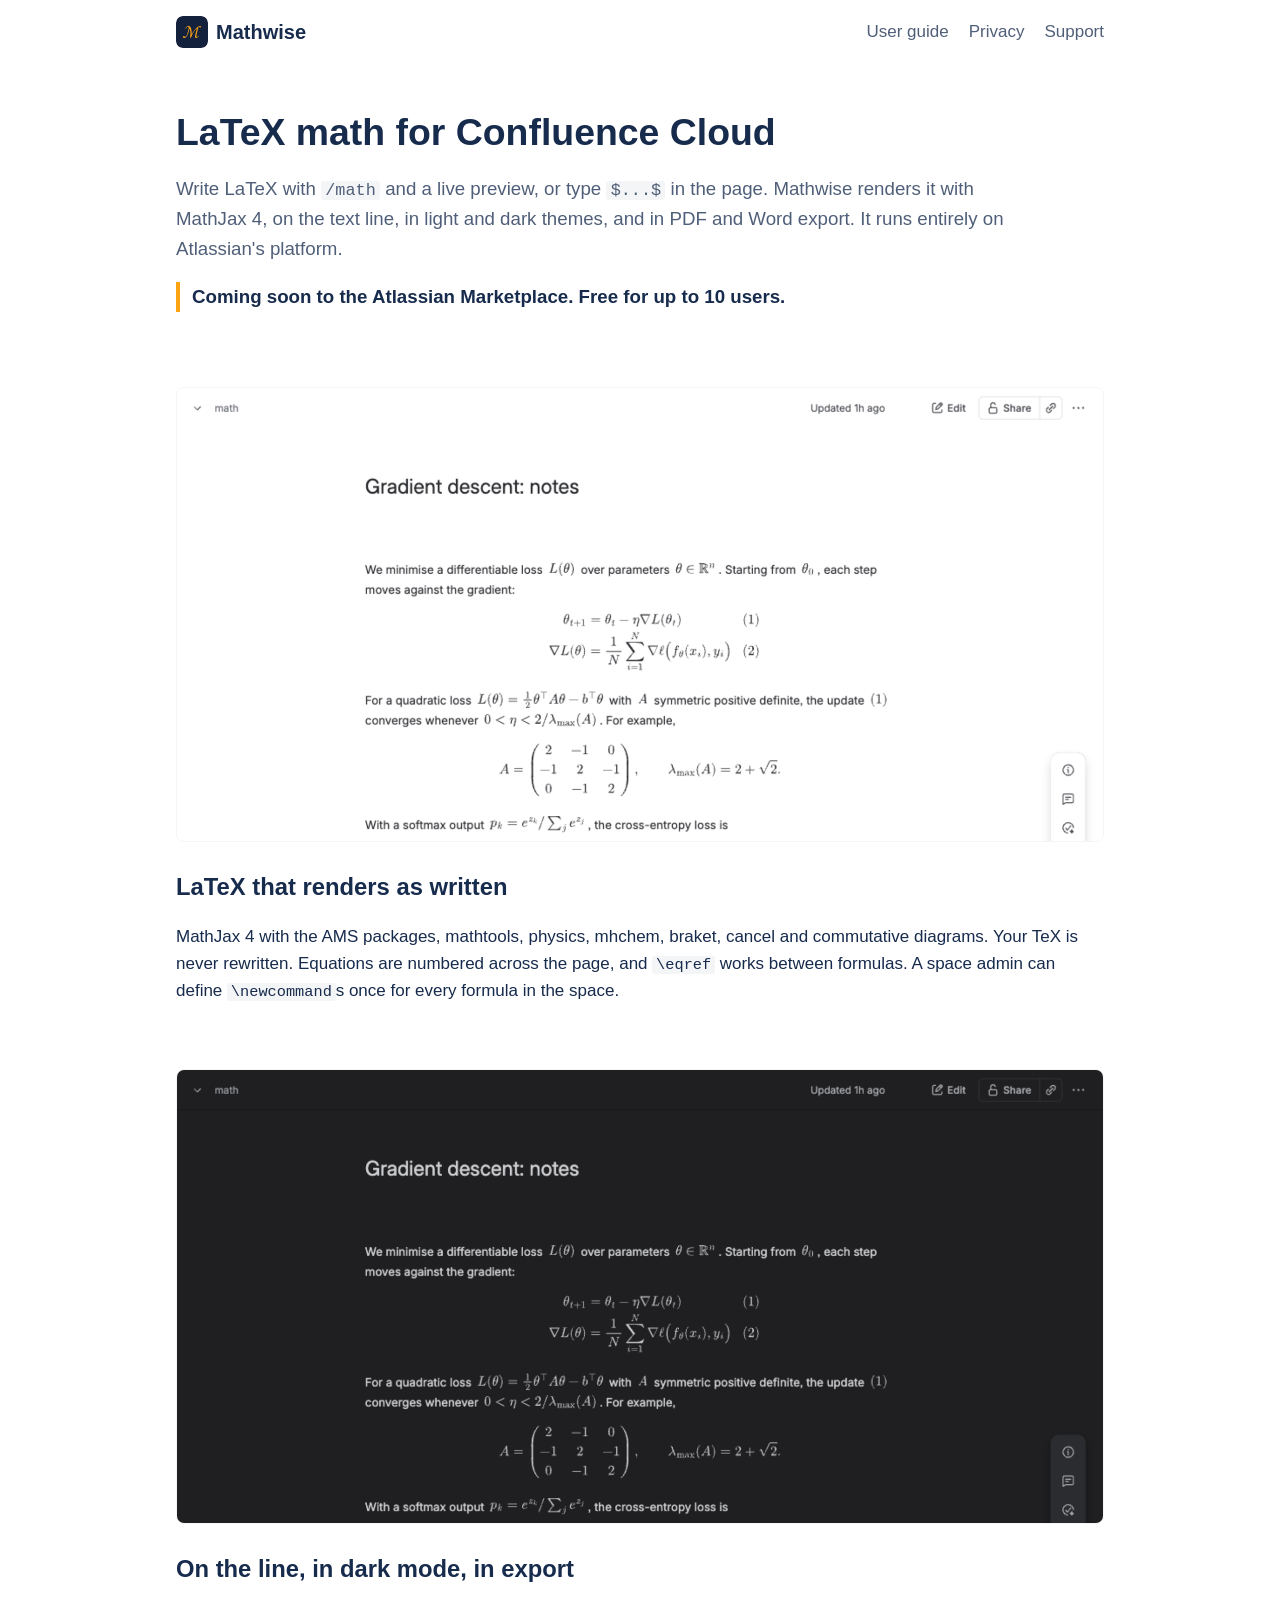
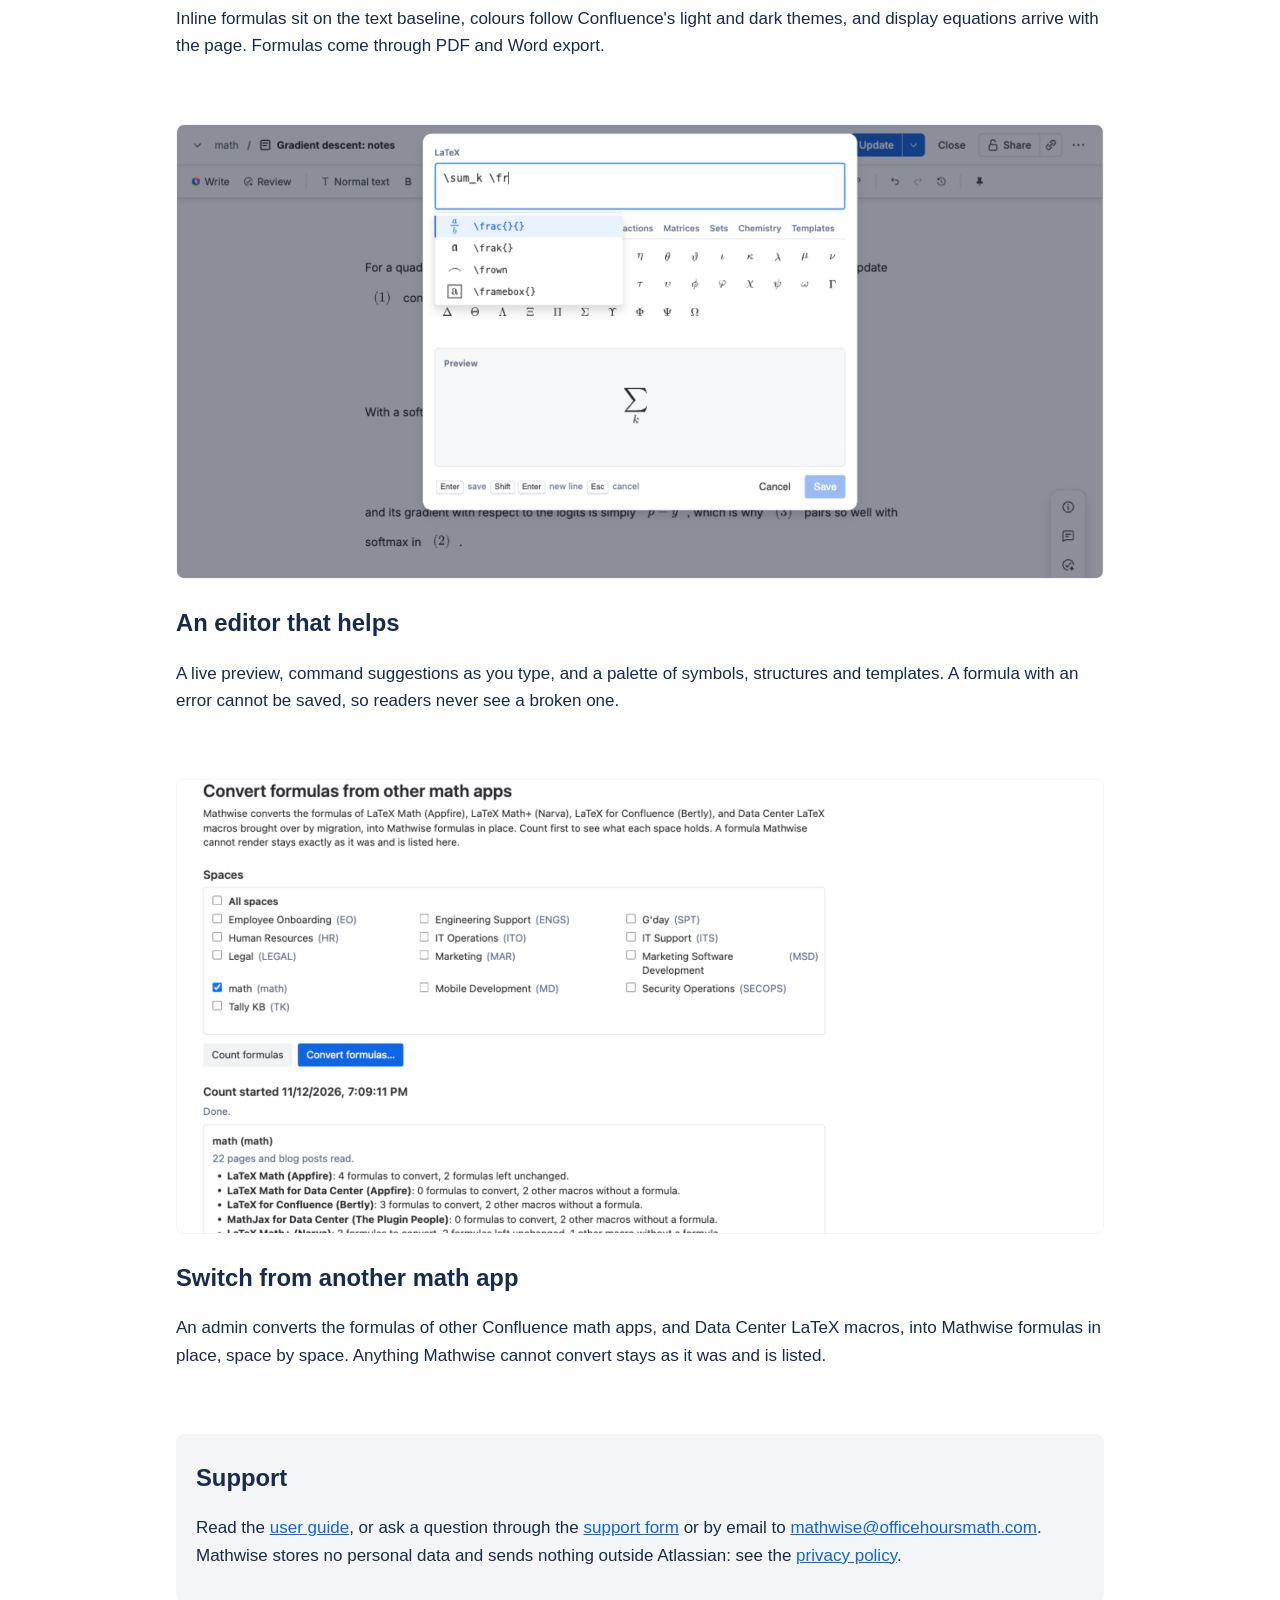
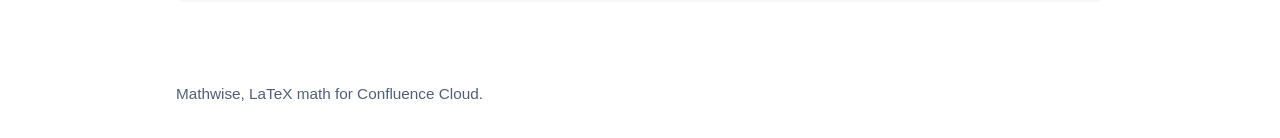
==== index.html @ be7f4a0d "Mathwise support site (built output)" ====
<!doctype html>
<html lang="en">
<head>
<meta charset="utf-8">
<meta name="viewport" content="width=device-width, initial-scale=1">
<title>Mathwise: LaTeX math for Confluence</title>
<link rel="icon" href="logo.svg">
<link rel="stylesheet" href="style.css">
</head>
<body>
<header><a class="brand" href="./"><img src="logo.svg" alt="" width="32" height="32">Mathwise</a>
<nav><a href="guide.html">User guide</a><a href="privacy.html">Privacy</a><a href="./#support">Support</a></nav></header>
<main>
<section class="hero">
<h1>LaTeX math for Confluence Cloud</h1>
<p>Write LaTeX with <code>/math</code> and a live preview, or type <code>$...$</code> in the page.
Mathwise renders it with MathJax 4, on the text line, in light and dark themes, and in PDF and Word
export. It runs entirely on Atlassian's platform.</p>
<p class="cta">Coming soon to the Atlassian Marketplace. Free for up to 10 users.</p>
</section>

<section class="feature">
<img src="images/1-numbered-page.png" alt="A Confluence page with numbered aligned equations, a reference, a matrix and inline formulas" width="1840" height="900">
<div><h2>LaTeX that renders as written</h2>
<p>MathJax 4 with the AMS packages, mathtools, physics, mhchem, braket, cancel and commutative
diagrams. Your TeX is never rewritten. Equations are numbered across the page, and
<code>\eqref</code> works between formulas. A space admin can define <code>\newcommand</code>s once
for every formula in the space.</p></div>
</section>

<section class="feature">
<img src="images/2-dark-mode.png" alt="The same page in Confluence's dark theme" width="1840" height="900">
<div><h2>On the line, in dark mode, in export</h2>
<p>Inline formulas sit on the text baseline, colours follow Confluence's light and dark themes, and
display equations arrive with the page. Formulas come through PDF and Word export.</p></div>
</section>

<section class="feature">
<img src="images/3-editor.png" alt="The formula editor with live preview, command suggestions and the symbol palette" width="1840" height="900">
<div><h2>An editor that helps</h2>
<p>A live preview, command suggestions as you type, and a palette of symbols, structures and
templates. A formula with an error cannot be saved, so readers never see a broken one.</p></div>
</section>

<section class="feature">
<img src="images/4-switch-apps.png" alt="The admin page counting other math apps' formulas before converting them" width="1840" height="900">
<div><h2>Switch from another math app</h2>
<p>An admin converts the formulas of other Confluence math apps, and Data Center LaTeX macros, into
Mathwise formulas in place, space by space. Anything Mathwise cannot convert stays as it was and is
listed.</p></div>
</section>

<section id="support">
<h2>Support</h2>
<p>Read the <a href="guide.html">user guide</a>, or ask a question through the
<a href="https://docs.google.com/forms/d/e/1FAIpQLScxsghUG-rsbtp_pNFQwgHqKJgsjZR7GqnV75JmA72LGzGsww/viewform">support form</a>
or by email to <a href="mailto:mathwise@officehoursmath.com">mathwise@officehoursmath.com</a>. Mathwise stores no
personal data and sends nothing outside Atlassian: see the <a href="privacy.html">privacy policy</a>.</p>
</section>
</main>
<footer>Mathwise, LaTeX math for Confluence Cloud.</footer>
</body>
</html>
---- style.css ----
:root {
  --text: #172b4d; --muted: #505f79; --bg: #ffffff; --panel: #f4f5f7;
  --accent: #fca311; --navy: #14213d; --link: #0c66e4;
}
@media (prefers-color-scheme: dark) {
  :root { --text: #dee4ea; --muted: #9fadbc; --bg: #1d2125; --panel: #22272b; --link: #579dff; }
}
* { box-sizing: border-box; }
body {
  margin: 0; background: var(--bg); color: var(--text);
  font: 17px/1.6 -apple-system, BlinkMacSystemFont, "Segoe UI", Roboto, sans-serif;
}
a { color: var(--link); }
code { font: 0.9em ui-monospace, Menlo, monospace; background: var(--panel); padding: 0 0.25em; border-radius: 3px; }
header, main, footer { max-width: 960px; margin: 0 auto; padding: 0 16px; }
header { display: flex; flex-wrap: wrap; gap: 8px 24px; align-items: center; justify-content: space-between; padding-top: 16px; padding-bottom: 16px; }
.brand { display: flex; gap: 8px; align-items: center; font-weight: 700; font-size: 20px; color: var(--text); text-decoration: none; }
.brand img { border-radius: 6px; }
nav { display: flex; gap: 20px; }
nav a { color: var(--muted); text-decoration: none; }
nav a:hover { color: var(--text); }
h1 { font-size: 2.2em; line-height: 1.2; margin: 0.6em 0 0.4em; }
h2 { font-size: 1.4em; margin: 0.4em 0; }
.hero { padding: 24px 0 8px; }
.hero p { font-size: 1.1em; color: var(--muted); max-width: 46em; }
.hero .cta { font-weight: 600; color: var(--text); border-left: 4px solid var(--accent); padding-left: 12px; }
.feature { display: grid; gap: 16px; margin: 48px 0; }
.feature img { width: 100%; height: auto; border-radius: 8px; border: 1px solid var(--panel); }
#support { margin: 48px 0; padding: 16px 20px; background: var(--panel); border-radius: 8px; }
article { max-width: 46em; }
article strong:only-child { display: block; font-size: 1.15em; margin-top: 1.4em; }
footer { color: var(--muted); font-size: 0.9em; padding-top: 32px; padding-bottom: 32px; }
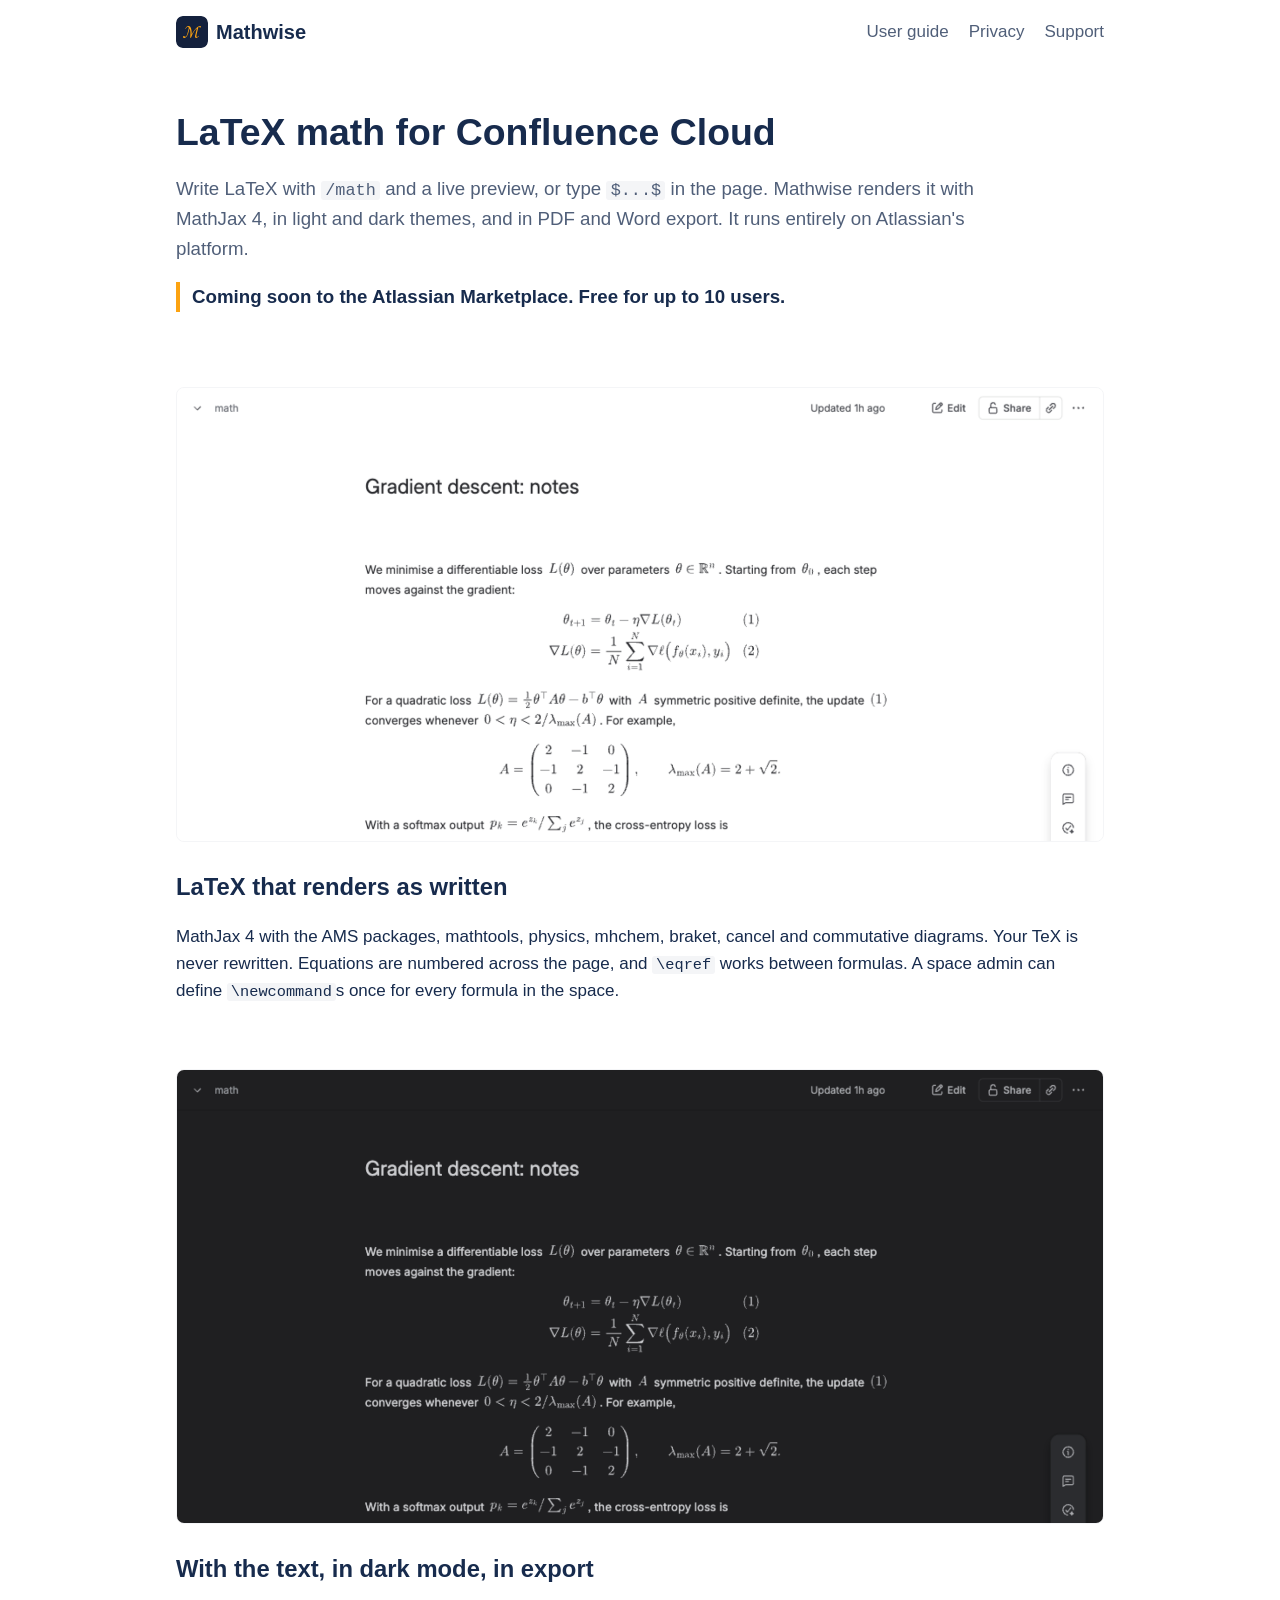
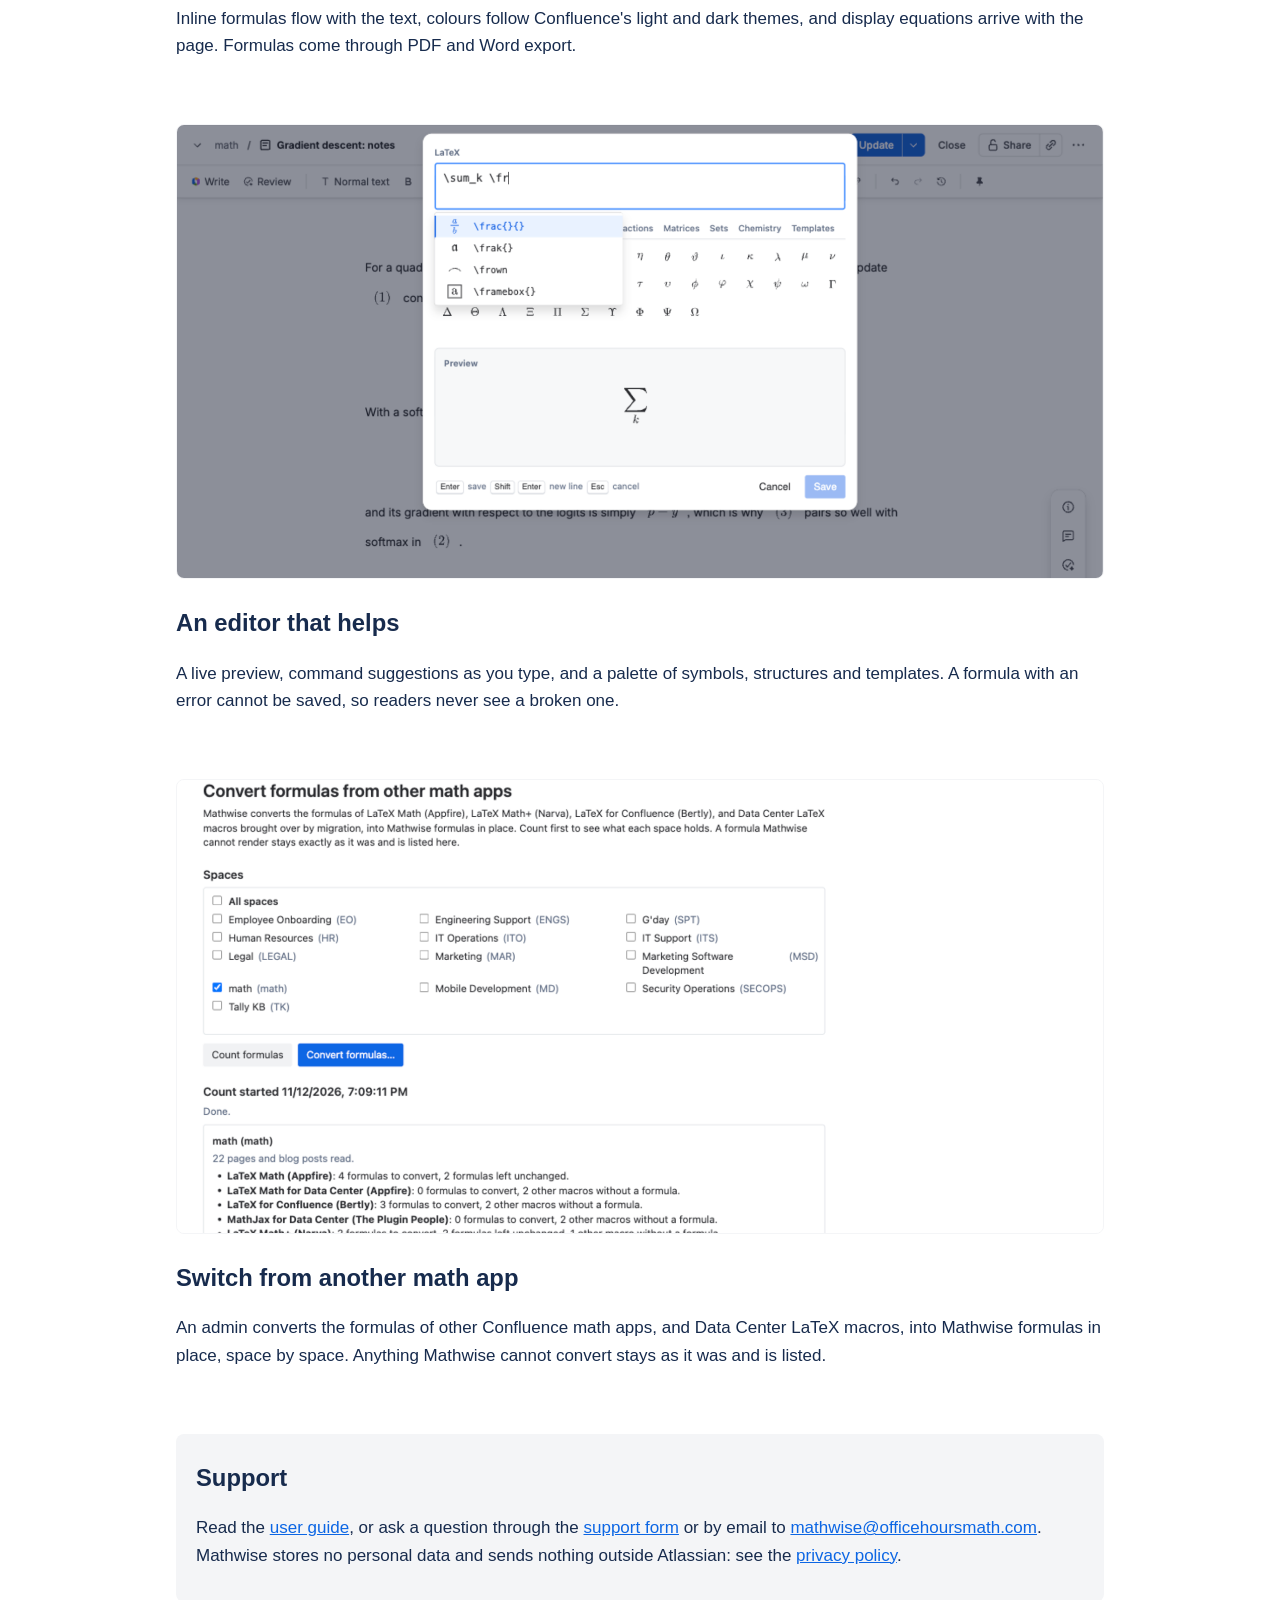
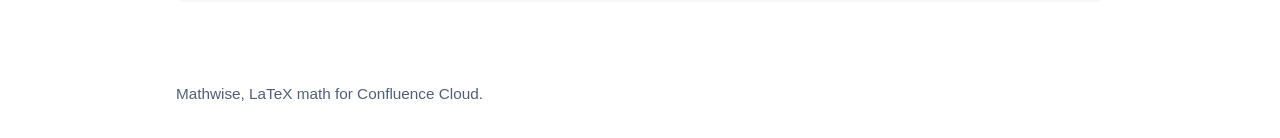
==== commit 4feacdbe: "Mathwise support site (built output)" ====
--- a/index.html
+++ b/index.html
@@ -14,8 +14,7 @@
 <section class="hero">
 <h1>LaTeX math for Confluence Cloud</h1>
 <p>Write LaTeX with <code>/math</code> and a live preview, or type <code>$...$</code> in the page.
-Mathwise renders it with MathJax 4, on the text line, in light and dark themes, and in PDF and Word
-export. It runs entirely on Atlassian's platform.</p>
+Mathwise renders it with MathJax 4, in light and dark themes, and in PDF and Word export. It runs entirely on Atlassian's platform.</p>
 <p class="cta">Coming soon to the Atlassian Marketplace. Free for up to 10 users.</p>
 </section>
 
@@ -30,8 +29,8 @@
 
 <section class="feature">
 <img src="images/2-dark-mode.png" alt="The same page in Confluence's dark theme" width="1840" height="900">
-<div><h2>On the line, in dark mode, in export</h2>
-<p>Inline formulas sit on the text baseline, colours follow Confluence's light and dark themes, and
+<div><h2>With the text, in dark mode, in export</h2>
+<p>Inline formulas flow with the text, colours follow Confluence's light and dark themes, and
 display equations arrive with the page. Formulas come through PDF and Word export.</p></div>
 </section>
 
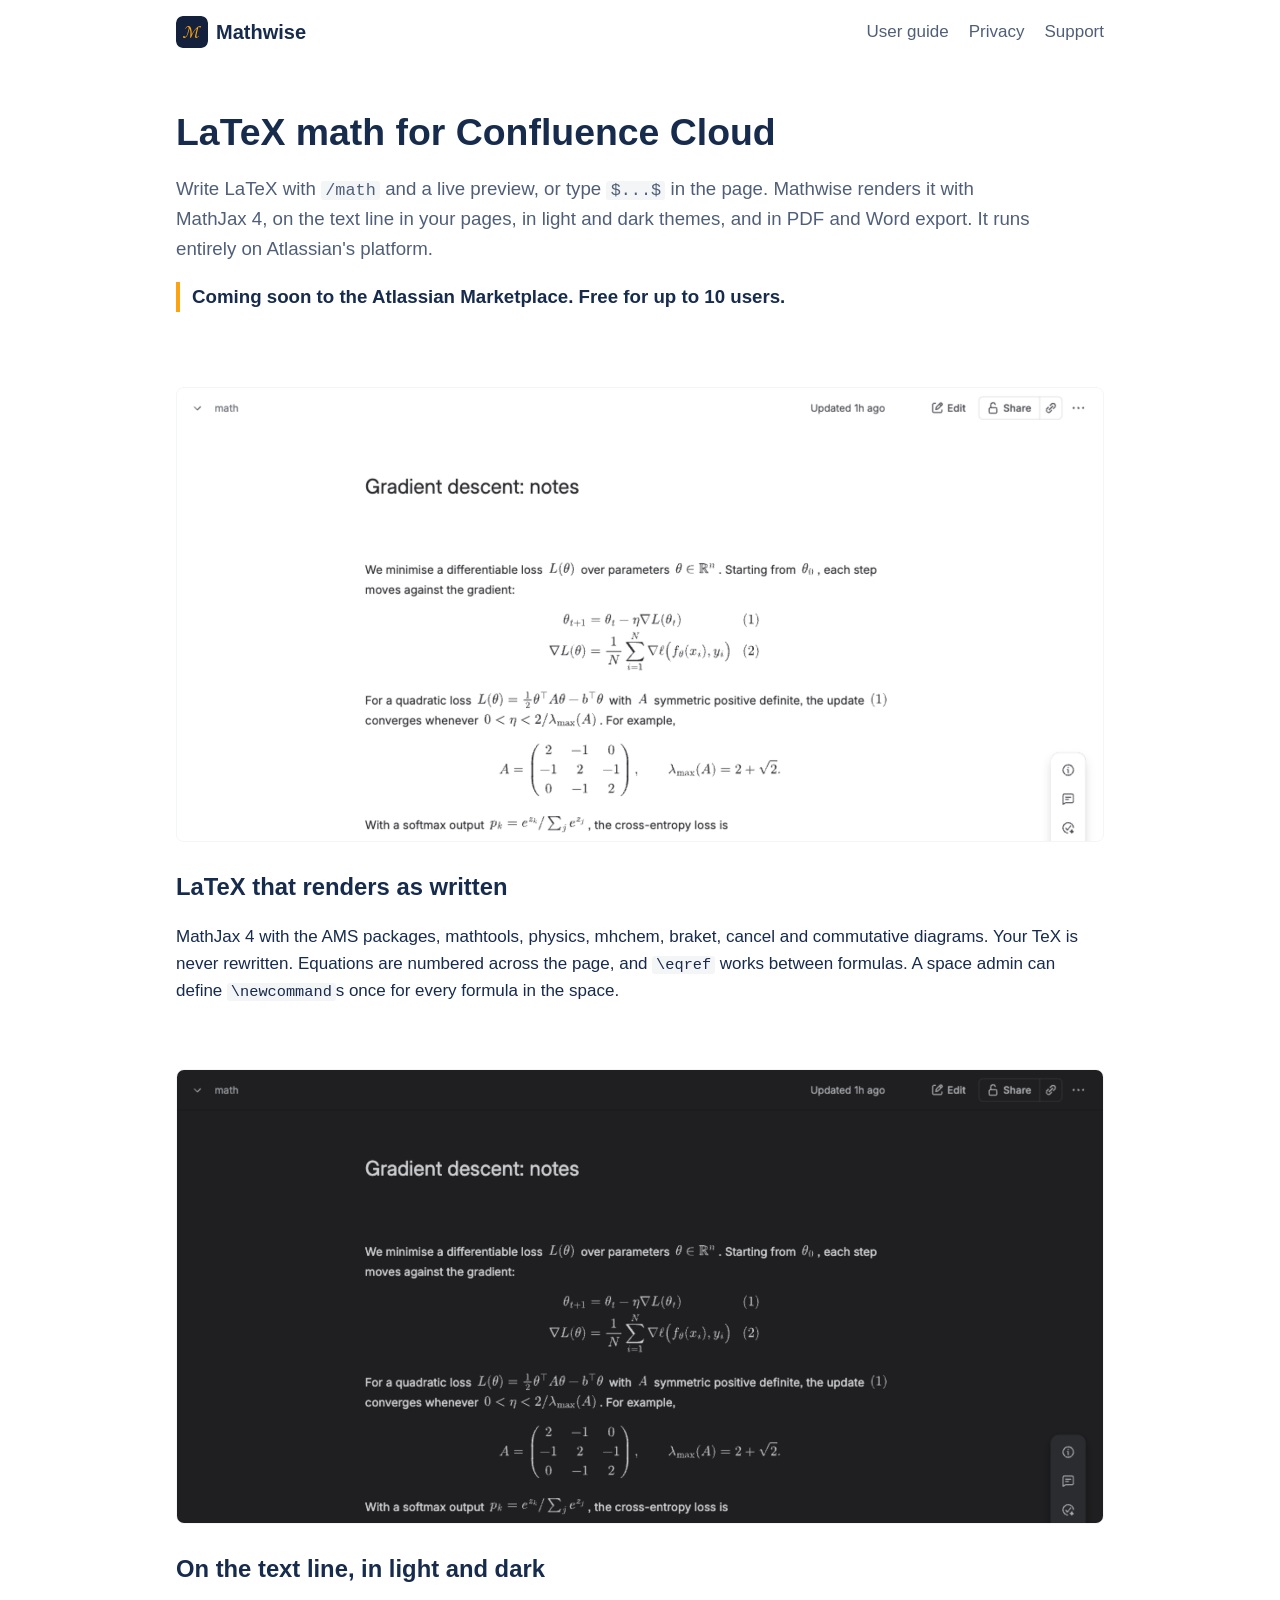
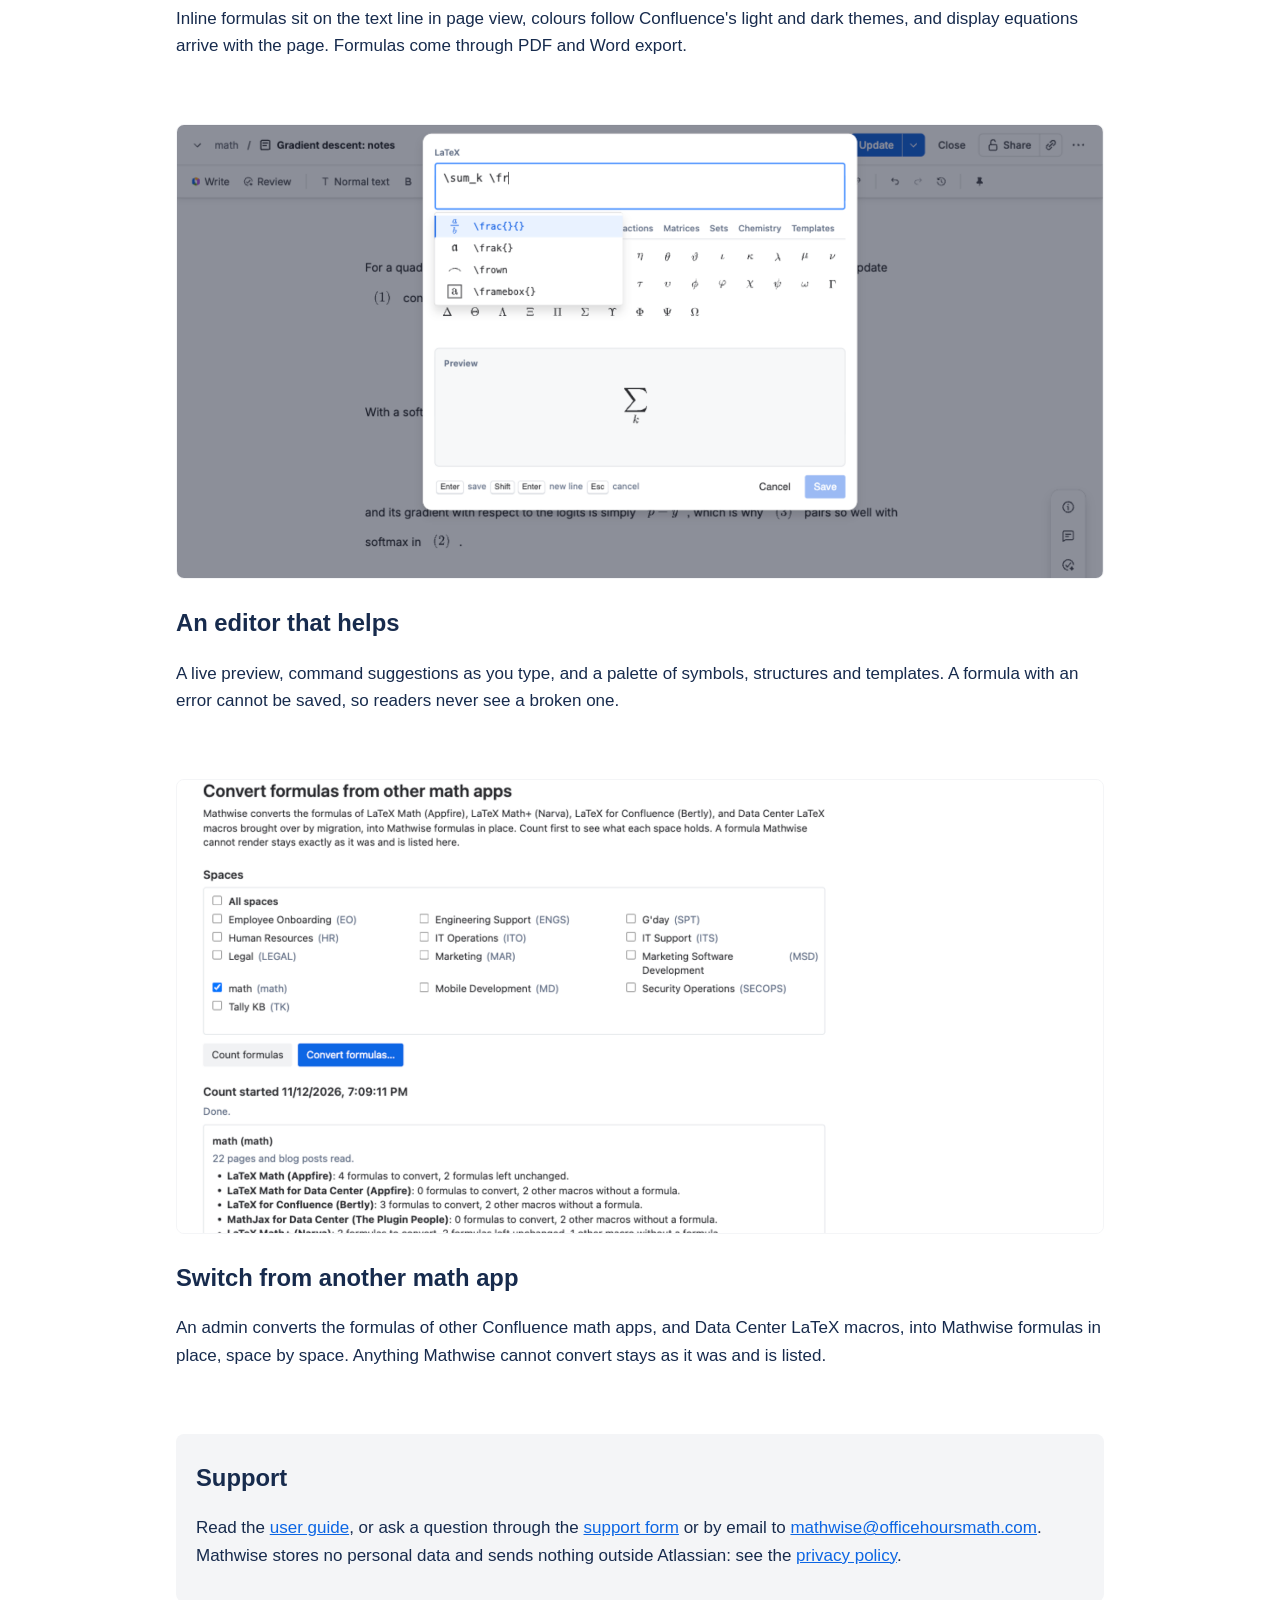
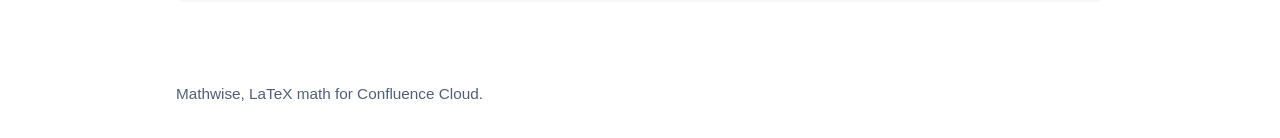
==== commit 029770e5: "Mathwise support site (built output)" ====
--- a/index.html
+++ b/index.html
@@ -14,7 +14,8 @@
 <section class="hero">
 <h1>LaTeX math for Confluence Cloud</h1>
 <p>Write LaTeX with <code>/math</code> and a live preview, or type <code>$...$</code> in the page.
-Mathwise renders it with MathJax 4, in light and dark themes, and in PDF and Word export. It runs entirely on Atlassian's platform.</p>
+Mathwise renders it with MathJax 4, on the text line in your pages, in light and dark themes, and in
+PDF and Word export. It runs entirely on Atlassian's platform.</p>
 <p class="cta">Coming soon to the Atlassian Marketplace. Free for up to 10 users.</p>
 </section>
 
@@ -29,8 +30,8 @@
 
 <section class="feature">
 <img src="images/2-dark-mode.png" alt="The same page in Confluence's dark theme" width="1840" height="900">
-<div><h2>With the text, in dark mode, in export</h2>
-<p>Inline formulas flow with the text, colours follow Confluence's light and dark themes, and
+<div><h2>On the text line, in light and dark</h2>
+<p>Inline formulas sit on the text line in page view, colours follow Confluence's light and dark themes, and
 display equations arrive with the page. Formulas come through PDF and Word export.</p></div>
 </section>
 
